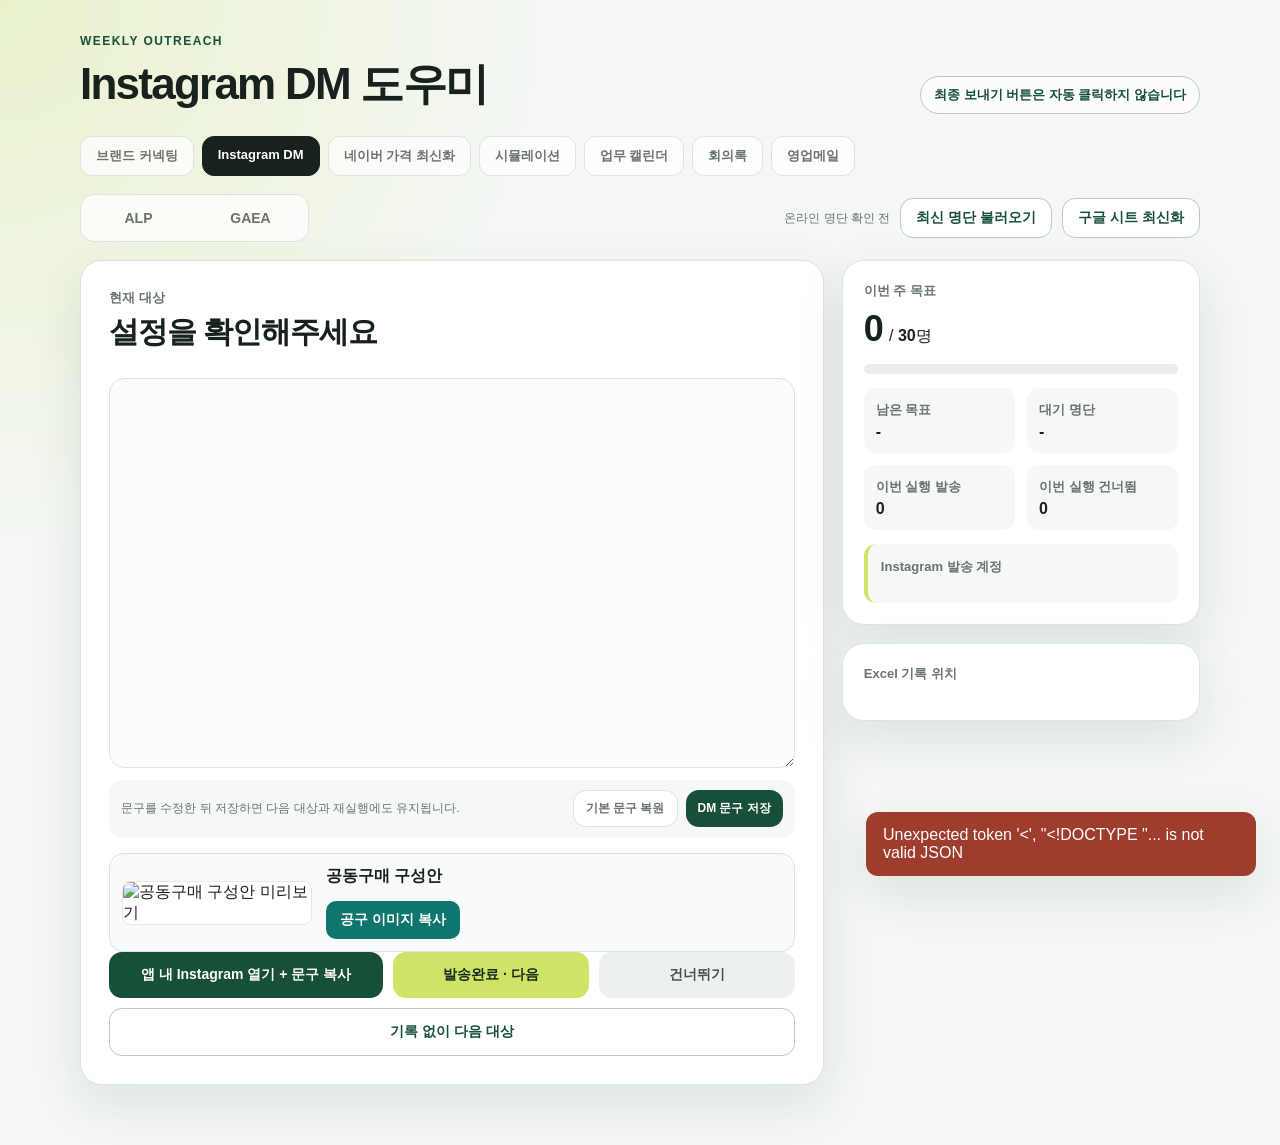
==== index.html @ de0c03b9 "Make Instagram DM templates freely editable" ====
<!doctype html>
<html lang="ko">
<head>
  <meta charset="utf-8">
  <meta name="viewport" content="width=device-width, initial-scale=1">
  <title>Instagram DM 도우미</title>
  <style>
    :root {
      --ink: #17211d;
      --muted: #68746e;
      --paper: #f4f7f4;
      --card: #ffffff;
      --green: #174f39;
      --lime: #cde466;
      --line: #dce4df;
      --orange: #d86b35;
      --shadow: 0 18px 50px rgba(18, 54, 40, .10);
    }
    * { box-sizing: border-box; }
    body {
      margin: 0;
      color: var(--ink);
      background:
        radial-gradient(circle at top left, rgba(205, 228, 102, .28), transparent 34rem),
        var(--paper);
      font-family: "Segoe UI", "Malgun Gothic", sans-serif;
    }
    body[data-brand="gaia"] {
      --green: #4d5a24;
      --lime: #d8c56a;
      --paper: #f7f5ec;
      --line: #e3dfca;
      --shadow: 0 18px 50px rgba(77, 90, 36, .11);
    }
    main { width: min(1120px, calc(100% - 40px)); margin: 34px auto 60px; }
    header {
      display: flex; align-items: end; justify-content: space-between; gap: 24px;
      margin-bottom: 22px;
    }
    .eyebrow { color: var(--green); font-weight: 800; letter-spacing: .12em; font-size: 12px; }
    h1 { margin: 7px 0 0; font-size: clamp(28px, 4vw, 44px); letter-spacing: -.04em; }
    .safe {
      border: 1px solid #b7c9bf; border-radius: 999px; padding: 9px 13px;
      background: rgba(255,255,255,.7); color: var(--green); font-size: 13px; font-weight: 700;
    }
    .brand-switch {
      display: inline-flex; gap: 7px; padding: 5px; margin-bottom: 18px;
      background: rgba(255,255,255,.78); border: 1px solid var(--line); border-radius: 14px;
    }
    .brand-switch button {
      min-width: 105px; padding: 10px 18px; color: var(--muted); background: transparent;
    }
    .brand-switch button.active { color: white; background: var(--green); }
    .dm-toolbar {
      display: flex; align-items: center; justify-content: space-between; gap: 14px;
      margin-bottom: 18px;
    }
    .dm-toolbar .brand-switch { margin-bottom: 0; }
    .reference-card {
      display: flex;
      align-items: center;
      gap: 14px;
      margin-top: 12px;
      padding: 12px;
      border: 1px solid #d9e2ea;
      border-radius: 14px;
      background: #f8fafc;
    }
    .reference-card img {
      width: 190px;
      max-height: 94px;
      object-fit: contain;
      border-radius: 8px;
      background: white;
      border: 1px solid #e5e7eb;
    }
    .reference-card .reference-info { flex: 1; min-width: 0; }
    .reference-card .reference-name {
      display: block;
      margin: 4px 0 10px;
      color: #475569;
      font-size: 12px;
      overflow: hidden;
      text-overflow: ellipsis;
      white-space: nowrap;
    }
    .reference-card button {
      border: 0;
      border-radius: 10px;
      padding: 10px 14px;
      background: #0f766e;
      color: white;
      font-weight: 800;
      cursor: pointer;
    }
    .sync-group { display: flex; align-items: center; gap: 10px; }
    .sync-button {
      padding: 10px 15px; color: var(--green); background: white;
      border: 1px solid #b9cbc1;
    }
    .sync-status { color: var(--muted); font-size: 12px; }
    .master-nav { display: flex; gap: 8px; margin: 0 0 18px; }
    .master-nav a {
      padding: 10px 15px; border: 1px solid var(--line); border-radius: 12px;
      color: var(--muted); background: rgba(255,255,255,.72); text-decoration: none;
      font-size: 13px; font-weight: 800;
    }
    .master-nav a.active { color: white; background: var(--ink); border-color: var(--ink); }
    .account-box {
      margin-top: 12px; padding: 13px; border-radius: 12px; background: #f5f8f6;
      border-left: 4px solid var(--lime);
    }
    .grid { display: grid; grid-template-columns: 1.35fr .65fr; gap: 18px; }
    .card {
      background: var(--card); border: 1px solid var(--line); border-radius: 22px;
      box-shadow: var(--shadow);
    }
    .main-card { padding: 28px; }
    .side { display: grid; gap: 18px; align-content: start; }
    .stats { padding: 21px; }
    .label { color: var(--muted); font-size: 13px; font-weight: 700; }
    .target-row { display: flex; justify-content: space-between; align-items: center; gap: 18px; }
    .handle { font-size: 30px; font-weight: 850; letter-spacing: -.035em; margin: 5px 0; word-break: break-all; }
    .position { color: var(--muted); font-size: 14px; white-space: nowrap; }
    textarea {
      margin: 20px 0 8px; width: 100%; min-height: 390px; resize: vertical;
      border: 1px solid var(--line); border-radius: 15px; background: #fbfcfb;
      padding: 18px; font: 15px/1.62 "Segoe UI", "Malgun Gothic", sans-serif; color: var(--ink);
    }
    textarea.dirty { border-color: var(--lime); box-shadow: 0 0 0 3px rgba(205, 228, 102, .2); }
    .message-editor-bar {
      display: flex; align-items: center; justify-content: space-between; gap: 12px;
      margin-bottom: 16px; padding: 10px 12px; border-radius: 12px;
      background: #f5f8f6; color: var(--muted); font-size: 12px;
    }
    .message-editor-actions { display: flex; gap: 8px; flex-shrink: 0; }
    .message-editor-actions button { padding: 9px 12px; font-size: 12px; }
    .message-save { color: white; background: var(--green); }
    .message-reset { color: var(--muted); background: white; border: 1px solid var(--line); }
    .actions { display: grid; grid-template-columns: 1.4fr 1fr 1fr; gap: 10px; }
    button {
      border: 0; border-radius: 13px; padding: 14px 16px; cursor: pointer;
      font-weight: 800; font-size: 14px; transition: transform .12s, opacity .12s;
    }
    button:hover { transform: translateY(-1px); }
    button:disabled { cursor: not-allowed; opacity: .45; transform: none; }
    .primary { background: var(--green); color: white; }
    .sent { background: var(--lime); color: #1a291e; }
    .skip { background: #edf1ee; color: #435149; }
    .secondary { width: 100%; margin-top: 10px; background: white; color: var(--green); border: 1px solid #b9cbc1; }
    .kpi { display: flex; align-items: baseline; gap: 7px; margin-top: 8px; }
    .kpi strong { font-size: 36px; letter-spacing: -.05em; }
    .progress { height: 10px; border-radius: 99px; background: #e9eeeb; overflow: hidden; margin: 14px 0 8px; }
    .progress > div { height: 100%; background: var(--lime); width: 0; transition: width .25s; }
    .meta { display: grid; grid-template-columns: 1fr 1fr; gap: 12px; margin-top: 14px; }
    .meta div { background: #f5f8f6; padding: 12px; border-radius: 12px; }
    .meta b { display: block; margin-top: 4px; }
    .note { margin-top: 14px; color: var(--muted); font-size: 12px; line-height: 1.5; }
    .toast {
      position: fixed; right: 24px; bottom: 24px; max-width: 390px; padding: 14px 17px;
      color: white; background: var(--green); border-radius: 12px; box-shadow: var(--shadow);
      opacity: 0; transform: translateY(12px); pointer-events: none; transition: .2s;
    }
    .toast.show { opacity: 1; transform: translateY(0); }
    .toast.error { background: #9e3d2e; }
    @media (max-width: 820px) {
      .grid { grid-template-columns: 1fr; }
      header { align-items: start; flex-direction: column; }
      .actions { grid-template-columns: 1fr; }
      .dm-toolbar { align-items: stretch; flex-direction: column; }
      .sync-group { justify-content: space-between; }
      .message-editor-bar { align-items: stretch; flex-direction: column; }
    }
  </style>
  <link rel="stylesheet" href="/theme-meeting.css">
</head>
<body class="page-dm">
  <main>
    <header>
      <div>
        <div id="eyebrow" class="eyebrow">WEEKLY OUTREACH</div>
        <h1>Instagram DM 도우미</h1>
      </div>
      <div class="safe">최종 보내기 버튼은 자동 클릭하지 않습니다</div>
    </header>
    <nav class="master-nav" aria-label="업무 메뉴">
      <a href="/brand-connecting">브랜드 커넥팅</a>
      <a class="active" href="/">Instagram DM</a>
      <a href="/prices">네이버 가격 최신화</a>
      <a href="/simulation">시뮬레이션</a>
      <a href="/calendar">업무 캘린더</a>
      <a href="/meetings">회의록</a>
      <a href="/sales-email">영업메일</a>
    </nav>
    <div class="dm-toolbar">
      <div class="brand-switch" aria-label="브랜드 선택">
        <button type="button" data-brand="alp">ALP</button>
        <button type="button" data-brand="gaia">GAEA</button>
      </div>
      <div class="sync-group">
        <span id="syncStatus" class="sync-status">온라인 명단 확인 전</span>
        <button id="refreshDm" type="button" class="sync-button">최신 명단 불러오기</button>
        <button id="pushDm" type="button" class="sync-button">구글 시트 최신화</button>
      </div>
    </div>

    <div class="grid">
      <section class="card main-card">
        <div class="target-row">
          <div>
            <div class="label">현재 대상</div>
            <div id="handle" class="handle">불러오는 중…</div>
          </div>
          <div id="position" class="position"></div>
        </div>
        <textarea id="message" aria-label="DM 문구"></textarea>
        <div class="message-editor-bar">
          <span id="messageSaveStatus">문구를 수정한 뒤 저장하면 다음 대상과 재실행에도 유지됩니다.</span>
          <div class="message-editor-actions">
            <button id="resetMessage" type="button" class="message-reset">기본 문구 복원</button>
            <button id="saveMessage" type="button" class="message-save">DM 문구 저장</button>
          </div>
        </div>
        <div id="referenceCard" class="reference-card">
          <img id="referenceImage" alt="공동구매 구성안 미리보기">
          <div class="reference-info">
            <b id="referenceTitle">공동구매 구성안</b>
            <span id="referenceName" class="reference-name"></span>
            <button id="copyImage" type="button">공구 이미지 복사</button>
          </div>
        </div>
        <div class="actions">
          <button id="prepare" class="primary">앱 내 Instagram 열기 + 문구 복사</button>
          <button id="sent" class="sent">발송완료 · 다음</button>
          <button id="skip" class="skip">건너뛰기</button>
        </div>
        <button id="next" class="secondary">기록 없이 다음 대상</button>
      </section>

      <aside class="side">
        <section class="card stats">
          <div id="goalLabel" class="label">이번 주 목표</div>
          <div class="kpi"><strong id="weeklySent">0</strong><span>/ <b id="goal">30</b>명</span></div>
          <div class="progress"><div id="bar"></div></div>
          <div id="week" class="note"></div>
          <div class="meta">
            <div><span class="label">남은 목표</span><b id="remaining">-</b></div>
            <div><span class="label">대기 명단</span><b id="pending">-</b></div>
            <div><span class="label">이번 실행 발송</span><b id="sessionSent">0</b></div>
            <div><span class="label">이번 실행 건너뜀</span><b id="sessionSkipped">0</b></div>
          </div>
          <div id="exclusion" class="note"></div>
          <div class="account-box">
            <span class="label">Instagram 발송 계정</span>
            <b id="expectedAccount"></b>
            <div id="loginNote" class="note"></div>
          </div>
        </section>
        <section class="card stats">
          <div class="label">Excel 기록 위치</div>
          <p><b id="sheet"></b></p>
          <div id="recordingNote" class="note"></div>
        </section>
      </aside>
    </div>
  </main>
  <div id="toast" class="toast"></div>

  <script>
    let dashboard = null;
    let index = 0;
    let currentBrand = localStorage.getItem("dmBrand") || "alp";
    let dashboardRequestId = 0;
    const messageDrafts = {};
    const instagramWorkspaceName = "instagram_dm_workspace";
    let instagramTab = null;

    const $ = (id) => document.getElementById(id);
    const buttons = ["prepare", "sent", "skip", "next", "copyImage"].map($);

    function toast(message, isError = false) {
      const el = $("toast");
      el.textContent = message;
      el.className = "toast show" + (isError ? " error" : "");
      setTimeout(() => { el.className = "toast"; }, 3000);
    }

    function current() {
      return dashboard?.targets?.[index] || null;
    }

    function templateForCurrentBrand() {
      return Object.prototype.hasOwnProperty.call(messageDrafts, currentBrand)
        ? messageDrafts[currentBrand]
        : (dashboard?.editable_message_template || "");
    }

    function renderTemplate(template, instagramId) {
      return String(template || "").replaceAll("{instagram_id}", instagramId || "");
    }

    function editedMessageToTemplate(message, instagramId) {
      const value = String(message || "");
      if (!instagramId || value.includes("{instagram_id}")) return value;
      return value.replace(instagramId, "{instagram_id}");
    }

    function syncMessageEditorState() {
      const dirty = Object.prototype.hasOwnProperty.call(messageDrafts, currentBrand);
      $("message").classList.toggle("dirty", dirty);
      $("messageSaveStatus").textContent = dirty
        ? "저장하지 않은 변경사항이 있습니다. 대상이나 브랜드를 바꿔도 초안은 유지됩니다."
        : "저장됨 · 다음 대상과 앱 재실행에도 같은 문구가 적용됩니다.";
      $("saveMessage").disabled = !dirty;
    }

    function render() {
      const target = current();
      const hasTarget = Boolean(target);
      $("prepare").disabled = !hasTarget || !dashboard.message_ready;
      $("sent").disabled = !hasTarget || !dashboard.message_ready;
      $("skip").disabled = !hasTarget;
      $("next").disabled = !hasTarget;
      document.body.dataset.brand = dashboard.theme;
      document.querySelectorAll(".brand-switch [data-brand]").forEach((button) => {
        button.classList.toggle("active", button.dataset.brand === currentBrand);
      });
      $("eyebrow").textContent = dashboard.eyebrow;
      $("handle").textContent = hasTarget ? `@${target.instagram_id}` : "대기 대상이 없습니다";
      $("message").value = hasTarget
        ? renderTemplate(templateForCurrentBrand(), target.instagram_id)
        : renderTemplate(templateForCurrentBrand(), "");
      syncMessageEditorState();
      const hasReferenceImage = Boolean(dashboard.reference_image_url);
      $("referenceCard").style.display = hasReferenceImage ? "flex" : "none";
      $("referenceImage").src = hasReferenceImage ? dashboard.reference_image_url : "";
      $("referenceTitle").textContent = `${dashboard.brand_name} 공동구매 구성안`;
      $("referenceName").textContent = dashboard.reference_image_name || "";
      $("copyImage").disabled = !hasReferenceImage;
      $("position").textContent = hasTarget ? `${index + 1} / ${dashboard.targets.length}` : "";
      $("goalLabel").textContent = `이번 주 ${dashboard.brand_name} 목표`;
      $("weeklySent").textContent = dashboard.weekly_sent;
      $("goal").textContent = dashboard.goal;
      $("remaining").textContent = `${dashboard.remaining_to_goal}명`;
      $("pending").textContent = `${dashboard.pending_count}명`;
      $("sessionSent").textContent = dashboard.session_sent;
      $("sessionSkipped").textContent = dashboard.session_skipped;
      $("week").textContent = dashboard.week;
      $("exclusion").textContent = dashboard.excluded_topics.length
        ? `자동 제외: ${dashboard.excluded_topics.join(", ")} (${dashboard.excluded_topic_count}명)`
        : "자동 제외 없음 · 모든 활동주제 대상";
      $("expectedAccount").textContent = dashboard.expected_account;
      $("loginNote").textContent = dashboard.login_note;
      $("sheet").textContent = dashboard.sheet;
      $("recordingNote").textContent =
        `발송완료 시 '${dashboard.recording.sent_date_column}' 열에 오늘 날짜를 기록하고, ` +
        `${dashboard.recording.summary_range}에 날짜와 COUNTIFS 수식을 자동 추가합니다. ` +
        "건너뛰기는 로컬 기록에 저장하며, 작업용 Excel 파일은 닫아둔 상태에서 사용하세요.";
      const sync = dashboard.dm_sync || {};
      $("syncStatus").textContent = sync.message || "온라인 명단 확인 전";
      $("bar").style.width = `${Math.min(100, dashboard.weekly_sent / dashboard.goal * 100)}%`;
    }

    async function loadDashboard(preserveIndex = false, forceSync = false) {
      const requestId = ++dashboardRequestId;
      const requestedBrand = currentBrand;
      const response = await fetch(
        `/api/dashboard?brand=${requestedBrand}&force_sync=${forceSync ? "1" : "0"}`,
        { cache: "no-store" }
      );
      const data = await response.json();
      if (!response.ok) throw new Error(data.error || "명단을 불러오지 못했습니다.");
      if (requestId !== dashboardRequestId || requestedBrand !== currentBrand) return;
      dashboard = data;
      if (!preserveIndex) index = 0;
      if (index >= dashboard.targets.length) index = Math.max(0, dashboard.targets.length - 1);
      render();
    }

    async function saveMessageTemplate(action = "save") {
      const target = current();
      let template = templateForCurrentBrand();
      if (action === "save") {
        template = editedMessageToTemplate(
          $("message").value,
          target?.instagram_id || ""
        );
      }
      $("saveMessage").disabled = true;
      $("resetMessage").disabled = true;
      try {
        const response = await fetch("/api/dm/template", {
          method: "POST",
          headers: { "Content-Type": "application/json" },
          body: JSON.stringify({ brand: currentBrand, action, template })
        });
        const result = await response.json();
        if (!response.ok) throw new Error(result.error || "DM 문구를 저장하지 못했습니다.");
        dashboard.editable_message_template = result.template;
        dashboard.message_ready = true;
        delete messageDrafts[currentBrand];
        render();
        toast(action === "reset"
          ? `${dashboard.brand_name} 기본 DM 문구로 복원했습니다.`
          : `${dashboard.brand_name} DM 문구를 저장했습니다.`);
      } catch (error) {
        toast(error.message, true);
        syncMessageEditorState();
      } finally {
        $("resetMessage").disabled = false;
      }
    }

    async function openInstagramWorkspace(profileUrl) {
      try {
        if (instagramTab && !instagramTab.closed) {
          instagramTab.location.href = profileUrl;
          instagramTab.focus();
          return { status: "completed", mode: "reused" };
        }
      } catch (error) {
        instagramTab = null;
      }
      instagramTab = window.open(profileUrl, instagramWorkspaceName);
      if (!instagramTab) {
        throw new Error("앱 내 Instagram 탭을 열 수 없습니다.");
      }
      instagramTab.focus();
      return { status: "completed", mode: "opened" };
    }

    async function prepare(automatic = false) {
      const target = current();
      if (!target) return;
      if (!dashboard.message_ready) {
        toast("가이아 DM 문구를 먼저 설정해주세요.", true);
        return;
      }
      const editedMessage = $("message").value;
      try {
        await navigator.clipboard.writeText(editedMessage);
      } catch (error) {
        $("message").focus();
        $("message").select();
        document.execCommand("copy");
      }
      try {
        const opened = await openInstagramWorkspace(target.profile_url);
        toast(opened.mode === "reused"
          ? "기존 앱 내 Instagram 탭을 다음 대상 페이지로 바꾸고 문구를 복사했습니다."
          : "앱 안에 Instagram 탭을 열고 문구를 복사했습니다.");
      } catch (error) {
        toast(error.message, true);
      }
    }

    async function copyReferenceImage() {
      if (!dashboard?.reference_image_url) {
        toast("공동구매 구성안 이미지가 없습니다.", true);
        return;
      }
      try {
        const response = await fetch(dashboard.reference_image_url, { cache: "no-store" });
        if (!response.ok) throw new Error("공동구매 구성안 이미지를 불러오지 못했습니다.");
        const blob = await response.blob();
        if (!navigator.clipboard?.write || typeof ClipboardItem === "undefined") {
          throw new Error("이 브라우저에서는 이미지 복사를 지원하지 않습니다.");
        }
        await navigator.clipboard.write([
          new ClipboardItem({ "image/png": blob })
        ]);
        toast(`${dashboard.brand_name} 공구 이미지를 복사했습니다. Instagram DM에 붙여넣으세요.`);
      } catch (error) {
        toast(error.message, true);
      }
    }

    async function record(action) {
      const target = current();
      if (!target) return;
      buttons.forEach((button) => button.disabled = true);
      try {
        const response = await fetch("/api/target", {
          method: "POST",
          headers: { "Content-Type": "application/json" },
          body: JSON.stringify({ brand: currentBrand, row: target.row, action })
        });
        const data = await response.json();
        if (!response.ok) throw new Error(data.error || "Excel 기록에 실패했습니다.");
        if (action === "sent" && data.drive_sync?.status !== "completed") {
          toast(data.drive_sync?.message || "로컬 기록은 저장했지만 Drive 원본 최신화가 필요합니다.", true);
        } else {
          toast(action === "sent" ? "발송 완료 · Drive 원본까지 최신화했습니다." : "건너뜀으로 기록했습니다.");
        }
        await loadDashboard(false);
        if (action === "sent" && dashboard.message_ready && current()) {
          await prepare(true);
        }
      } catch (error) {
        toast(error.message, true);
        render();
      }
    }

    $("prepare").addEventListener("click", () => prepare(false));
    $("message").addEventListener("input", () => {
      const target = current();
      messageDrafts[currentBrand] = editedMessageToTemplate(
        $("message").value,
        target?.instagram_id || ""
      );
      syncMessageEditorState();
    });
    $("saveMessage").addEventListener("click", () => saveMessageTemplate("save"));
    $("resetMessage").addEventListener("click", () => {
      if (confirm(`${dashboard?.brand_name || ""} DM 문구를 기본값으로 복원할까요?`)) {
        saveMessageTemplate("reset");
      }
    });
    $("copyImage").addEventListener("click", copyReferenceImage);
    $("sent").addEventListener("click", () => record("sent"));
    $("skip").addEventListener("click", () => record("skip"));
    $("next").addEventListener("click", () => {
      if (!dashboard?.targets?.length) return;
      index = (index + 1) % dashboard.targets.length;
      render();
    });
    $("refreshDm").addEventListener("click", async () => {
      const button = $("refreshDm");
      button.disabled = true;
      $("syncStatus").textContent = "온라인 최신 명단 확인 중…";
      try {
        await loadDashboard(false, true);
        toast(dashboard?.dm_sync?.message || "최신 명단을 불러왔습니다.");
      } catch (error) {
        toast(error.message, true);
      } finally {
        button.disabled = false;
      }
    });
    $("pushDm").addEventListener("click", async () => {
      const button = $("pushDm");
      button.disabled = true;
      $("syncStatus").textContent = "발송 기록을 Google Drive 원본에 반영 중…";
      try {
        const response = await fetch("/api/dm/sync-drive", {
          method: "POST",
          headers: { "Content-Type": "application/json" },
          body: "{}"
        });
        const result = await response.json();
        if (!response.ok || result.status !== "completed") {
          throw new Error(result.message || "Google Drive 원본 최신화에 실패했습니다.");
        }
        $("syncStatus").textContent = result.message;
        toast(result.message);
      } catch (error) {
        $("syncStatus").textContent = error.message;
        toast(error.message, true);
      } finally {
        button.disabled = false;
      }
    });
    document.querySelectorAll(".brand-switch [data-brand]").forEach((button) => {
      button.addEventListener("click", async () => {
        currentBrand = button.dataset.brand;
        localStorage.setItem("dmBrand", currentBrand);
        index = 0;
        try {
          await loadDashboard(false);
        } catch (error) {
          toast(error.message, true);
        }
      });
    });

    loadDashboard().catch((error) => {
      toast(error.message, true);
      $("handle").textContent = "설정을 확인해주세요";
    });
  </script>
</body>
</html>
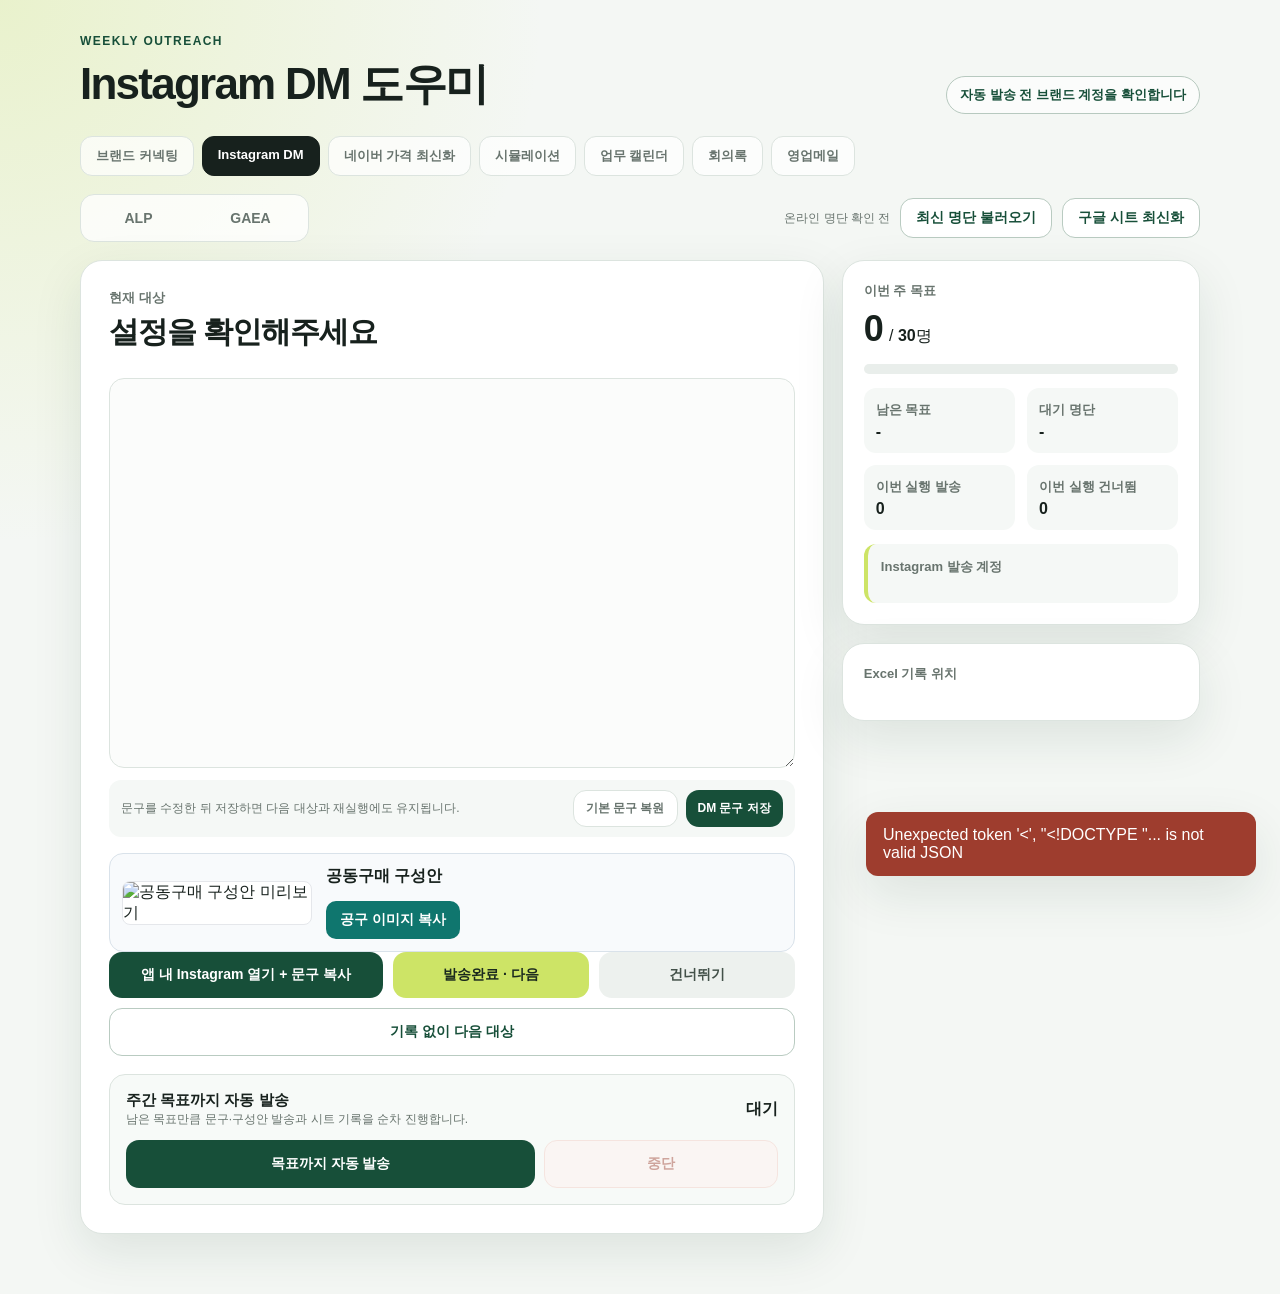
==== commit 20eb5695: "Add weekly-goal Instagram DM automation" ====
--- a/index.html
+++ b/index.html
@@ -148,6 +148,21 @@
     .sent { background: var(--lime); color: #1a291e; }
     .skip { background: #edf1ee; color: #435149; }
     .secondary { width: 100%; margin-top: 10px; background: white; color: var(--green); border: 1px solid #b9cbc1; }
+    .auto-control {
+      margin-top: 18px; padding: 16px; border: 1px solid var(--line);
+      border-radius: 16px; background: #f7faf8;
+    }
+    .auto-head {
+      display: flex; align-items: center; justify-content: space-between; gap: 12px;
+    }
+    .auto-title { font-size: 15px; font-weight: 850; }
+    .auto-actions { display: grid; grid-template-columns: 1.4fr .8fr; gap: 9px; margin-top: 12px; }
+    .auto-start { color: white; background: var(--green); }
+    .auto-stop { color: #9e3d2e; background: #fff0ed; border: 1px solid #f3cbc3; }
+    .auto-progress { margin-top: 12px; }
+    .auto-progress .progress { margin: 7px 0; }
+    .auto-detail { color: var(--muted); font-size: 12px; line-height: 1.5; }
+    .auto-error { color: #9e3d2e; }
     .kpi { display: flex; align-items: baseline; gap: 7px; margin-top: 8px; }
     .kpi strong { font-size: 36px; letter-spacing: -.05em; }
     .progress { height: 10px; border-radius: 99px; background: #e9eeeb; overflow: hidden; margin: 14px 0 8px; }
@@ -181,7 +196,7 @@
         <div id="eyebrow" class="eyebrow">WEEKLY OUTREACH</div>
         <h1>Instagram DM 도우미</h1>
       </div>
-      <div class="safe">최종 보내기 버튼은 자동 클릭하지 않습니다</div>
+      <div class="safe">자동 발송 전 브랜드 계정을 확인합니다</div>
     </header>
     <nav class="master-nav" aria-label="업무 메뉴">
       <a href="/brand-connecting">브랜드 커넥팅</a>
@@ -235,6 +250,24 @@
           <button id="skip" class="skip">건너뛰기</button>
         </div>
         <button id="next" class="secondary">기록 없이 다음 대상</button>
+        <section class="auto-control" aria-label="목표 자동 발송">
+          <div class="auto-head">
+            <div>
+              <div class="auto-title">주간 목표까지 자동 발송</div>
+              <div class="auto-detail">남은 목표만큼 문구·구성안 발송과 시트 기록을 순차 진행합니다.</div>
+            </div>
+            <b id="autoBadge">대기</b>
+          </div>
+          <div class="auto-actions">
+            <button id="autoStart" type="button" class="auto-start">목표까지 자동 발송</button>
+            <button id="autoStop" type="button" class="auto-stop" disabled>중단</button>
+          </div>
+          <div id="autoProgress" class="auto-progress" hidden>
+            <div class="progress"><div id="autoBar"></div></div>
+            <div id="autoMessage" class="auto-detail"></div>
+            <div id="autoError" class="auto-detail auto-error"></div>
+          </div>
+        </section>
       </section>
 
       <aside class="side">
@@ -274,6 +307,8 @@
     const messageDrafts = {};
     const instagramWorkspaceName = "instagram_dm_workspace";
     let instagramTab = null;
+    let autoState = null;
+    let lastAutoStatus = "";
 
     const $ = (id) => document.getElementById(id);
     const buttons = ["prepare", "sent", "skip", "next", "copyImage"].map($);
@@ -359,6 +394,107 @@
       const sync = dashboard.dm_sync || {};
       $("syncStatus").textContent = sync.message || "온라인 명단 확인 전";
       $("bar").style.width = `${Math.min(100, dashboard.weekly_sent / dashboard.goal * 100)}%`;
+      renderAutoState();
+    }
+
+    function autoIsRunning() {
+      return ["queued", "running", "stopping", "login_required", "account_required"]
+        .includes(autoState?.status);
+    }
+
+    function renderAutoState() {
+      if (!dashboard) return;
+      const state = autoState || { status: "idle", completed: 0, requested: 0 };
+      const running = autoIsRunning();
+      const waitingForAccount = ["login_required", "account_required"].includes(state.status);
+      const belongsToBrand = !state.brand || state.brand === currentBrand;
+      const goalDone = Number(dashboard.remaining_to_goal || 0) <= 0;
+      $("autoStart").disabled = goalDone || (running && !waitingForAccount);
+      $("autoStart").textContent = goalDone
+        ? "이번 주 목표 달성"
+        : (waitingForAccount ? "로그인·계정 확인 후 계속" : "목표까지 자동 발송");
+      $("autoStop").disabled = !running;
+      $("autoProgress").hidden = state.status === "idle";
+      const completed = Number(state.completed || 0);
+      const requested = Number(state.requested || 0);
+      $("autoBar").style.width = `${requested ? Math.min(100, completed / requested * 100) : 0}%`;
+      $("autoBadge").textContent = ({
+        idle: "대기",
+        queued: "준비 중",
+        running: "발송 중",
+        login_required: "로그인 필요",
+        account_required: "계정 전환 필요",
+        stopping: "중단 중",
+        stopped: "중단됨",
+        completed: "완료",
+        completed_with_errors: "일부 실패",
+        error: "오류"
+      })[state.status] || state.status || "대기";
+      $("autoMessage").textContent = belongsToBrand
+        ? `${state.message || ""}${requested ? ` · ${completed}/${requested}명` : ""}`
+        : `${state.expected_account || "다른 브랜드"} 자동 발송이 진행 중입니다.`;
+      $("autoError").textContent = state.last_error || "";
+      buttons.forEach((button) => {
+        if (running) button.disabled = true;
+      });
+      document.querySelectorAll(".brand-switch [data-brand]").forEach((button) => {
+        button.disabled = running;
+      });
+    }
+
+    async function fetchAutoStatus() {
+      try {
+        const response = await fetch("/api/dm/auto/status", { cache: "no-store" });
+        const nextState = await response.json();
+        if (!response.ok) throw new Error(nextState.error || "자동 발송 상태를 확인하지 못했습니다.");
+        const previousStatus = lastAutoStatus;
+        autoState = nextState;
+        lastAutoStatus = nextState.status || "";
+        renderAutoState();
+        if (
+          previousStatus &&
+          ["queued", "running", "stopping", "login_required", "account_required"].includes(previousStatus) &&
+          ["stopped", "completed", "completed_with_errors", "error"].includes(nextState.status)
+        ) {
+          await loadDashboard(false);
+        }
+      } catch (error) {
+        $("autoError").textContent = error.message;
+      }
+    }
+
+    async function postAuto(path, payload = {}) {
+      const response = await fetch(path, {
+        method: "POST",
+        headers: { "Content-Type": "application/json" },
+        body: JSON.stringify(payload)
+      });
+      const result = await response.json();
+      if (!response.ok) throw new Error(result.error || "자동 발송 요청에 실패했습니다.");
+      autoState = result;
+      lastAutoStatus = result.status || "";
+      renderAutoState();
+      return result;
+    }
+
+    async function startOrResumeAuto() {
+      try {
+        if (["login_required", "account_required"].includes(autoState?.status)) {
+          await postAuto("/api/dm/auto/resume");
+          return;
+        }
+        if (!dashboard || dashboard.remaining_to_goal <= 0) {
+          throw new Error("이번 주 목표를 이미 달성했습니다.");
+        }
+        const confirmed = confirm(
+          `${dashboard.expected_account} 계정으로 남은 ${dashboard.remaining_to_goal}명에게 ` +
+          "DM 문구와 구성안 이미지를 자동 발송하고 시트에 기록할까요?"
+        );
+        if (!confirmed) return;
+        await postAuto("/api/dm/auto/start", { brand: currentBrand });
+      } catch (error) {
+        toast(error.message, true);
+      }
     }
 
     async function loadDashboard(preserveIndex = false, forceSync = false) {
@@ -518,6 +654,14 @@
       }
     });
     $("copyImage").addEventListener("click", copyReferenceImage);
+    $("autoStart").addEventListener("click", startOrResumeAuto);
+    $("autoStop").addEventListener("click", async () => {
+      try {
+        await postAuto("/api/dm/auto/stop");
+      } catch (error) {
+        toast(error.message, true);
+      }
+    });
     $("sent").addEventListener("click", () => record("sent"));
     $("skip").addEventListener("click", () => record("skip"));
     $("next").addEventListener("click", () => {
@@ -578,6 +722,8 @@
       toast(error.message, true);
       $("handle").textContent = "설정을 확인해주세요";
     });
+    fetchAutoStatus();
+    setInterval(fetchAutoStatus, 1500);
   </script>
 </body>
 </html>
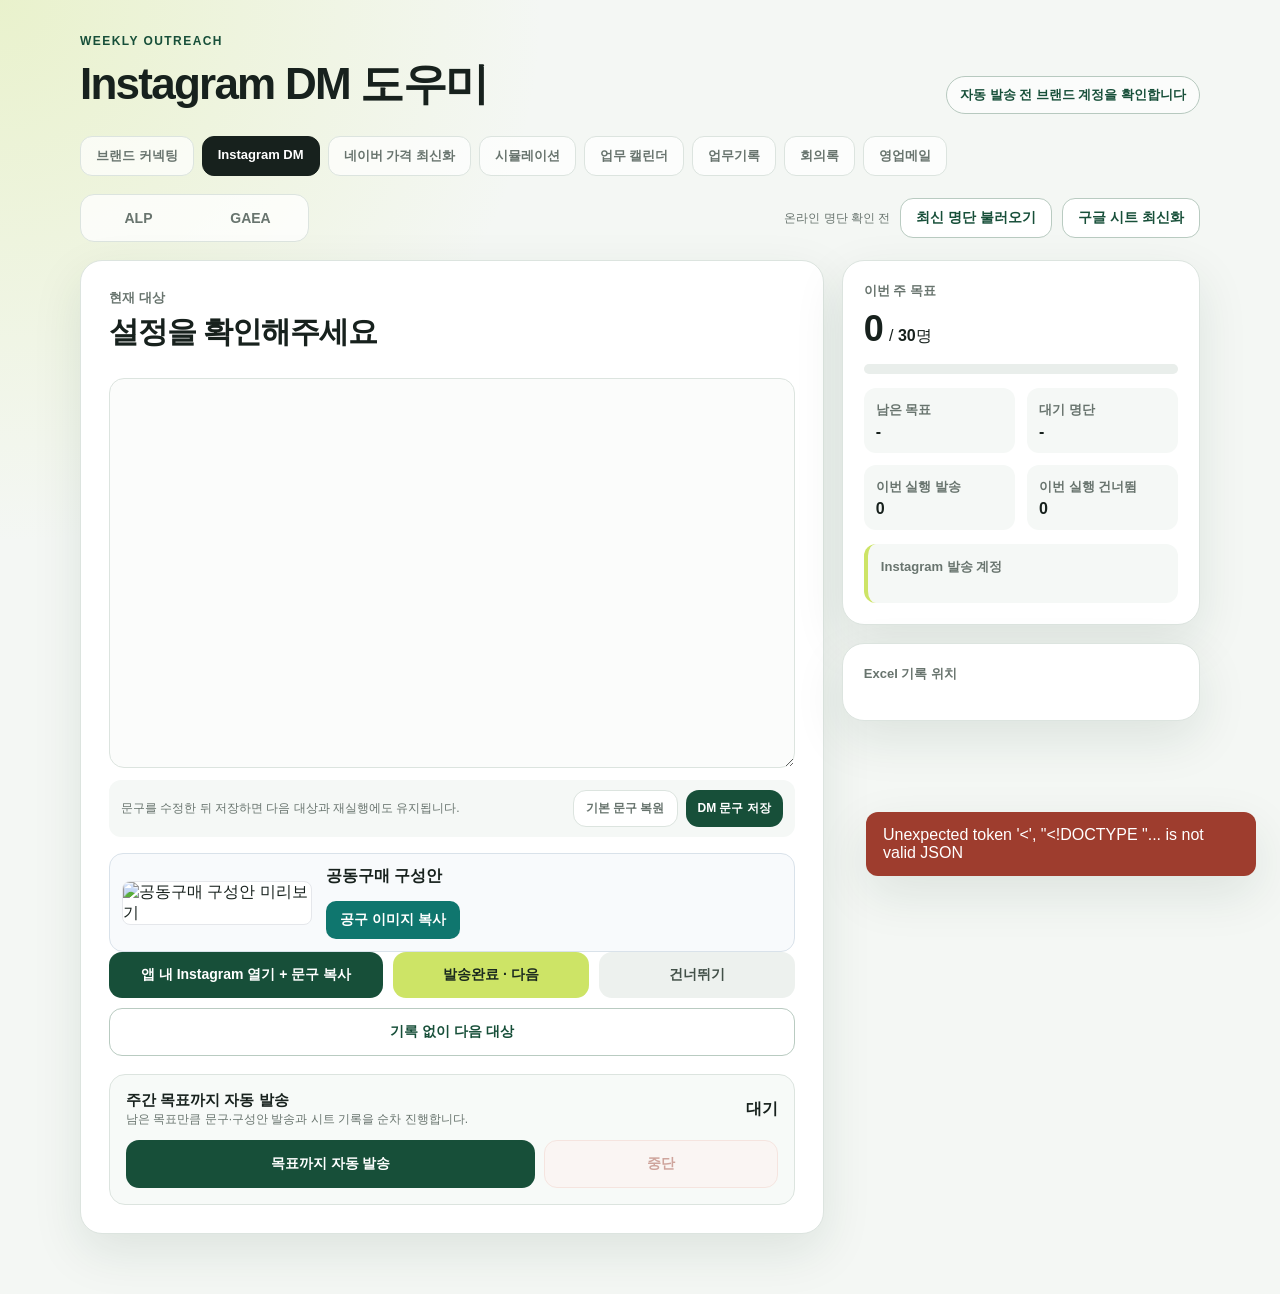
==== commit ec69c833: "Add weekly work log draft workspace" ====
--- a/index.html
+++ b/index.html
@@ -188,6 +188,7 @@
     }
   </style>
   <link rel="stylesheet" href="/theme-meeting.css">
+  <link rel="stylesheet" href="/glass-theme.css">
 </head>
 <body class="page-dm">
   <main>
@@ -204,6 +205,7 @@
       <a href="/prices">네이버 가격 최신화</a>
       <a href="/simulation">시뮬레이션</a>
       <a href="/calendar">업무 캘린더</a>
+      <a href="/work-log">업무기록</a>
       <a href="/meetings">회의록</a>
       <a href="/sales-email">영업메일</a>
     </nav>
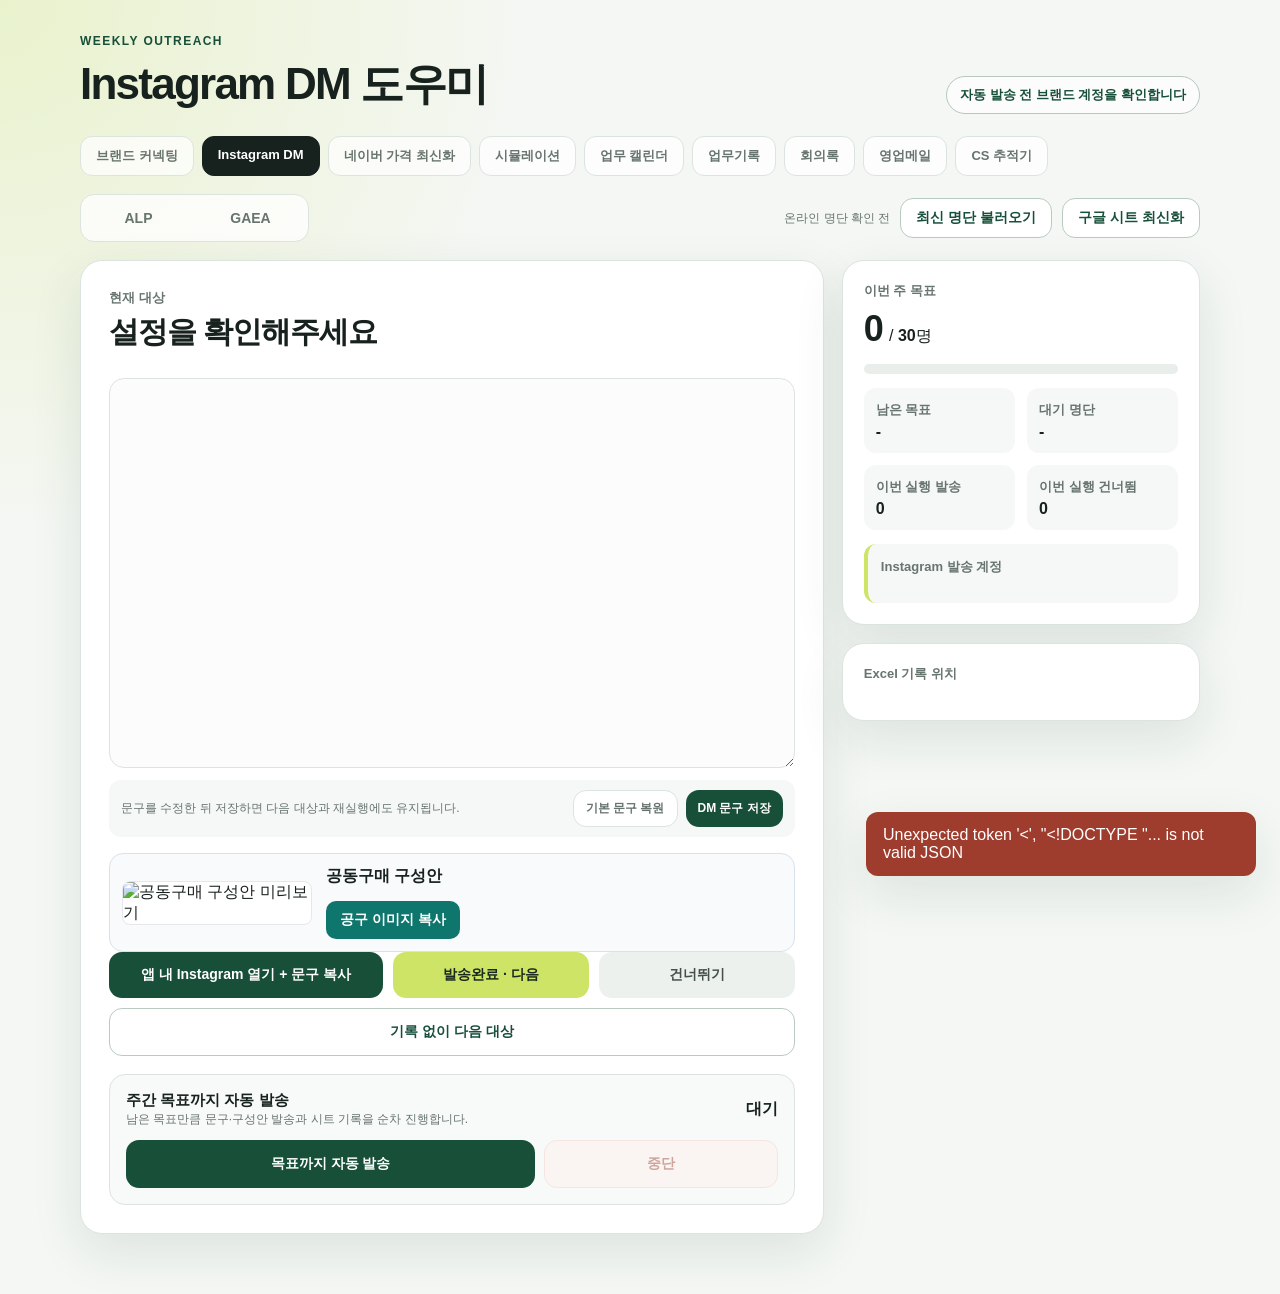
==== commit da81ec0b: "Add customer service case tracker" ====
--- a/index.html
+++ b/index.html
@@ -208,6 +208,7 @@
       <a href="/work-log">업무기록</a>
       <a href="/meetings">회의록</a>
       <a href="/sales-email">영업메일</a>
+      <a href="/cs-tracker">CS 추적기</a>
     </nav>
     <div class="dm-toolbar">
       <div class="brand-switch" aria-label="브랜드 선택">
@@ -218,6 +219,7 @@
         <span id="syncStatus" class="sync-status">온라인 명단 확인 전</span>
         <button id="refreshDm" type="button" class="sync-button">최신 명단 불러오기</button>
         <button id="pushDm" type="button" class="sync-button">구글 시트 최신화</button>
+        <button id="driveLogin" type="button" class="sync-button" hidden>Google 다시 로그인</button>
       </div>
     </div>
 
@@ -395,6 +397,7 @@
         "건너뛰기는 로컬 기록에 저장하며, 작업용 Excel 파일은 닫아둔 상태에서 사용하세요.";
       const sync = dashboard.dm_sync || {};
       $("syncStatus").textContent = sync.message || "온라인 명단 확인 전";
+      $("driveLogin").hidden = sync.status !== "login_required";
       $("bar").style.width = `${Math.min(100, dashboard.weekly_sent / dashboard.goal * 100)}%`;
       renderAutoState();
     }
@@ -707,6 +710,29 @@
         button.disabled = false;
       }
     });
+    $("driveLogin").addEventListener("click", async () => {
+      const button = $("driveLogin");
+      button.disabled = true;
+      $("syncStatus").textContent = "Google 로그인 창에서 연결을 완료해 주세요…";
+      try {
+        const response = await fetch("/api/dm/drive/login", {
+          method: "POST",
+          headers: { "Content-Type": "application/json" },
+          body: "{}"
+        });
+        const result = await response.json();
+        if (!response.ok || result.status !== "completed") {
+          throw new Error(result.message || "Google Drive 재연결에 실패했습니다.");
+        }
+        toast(result.message);
+        await loadDashboard(false, true);
+      } catch (error) {
+        $("syncStatus").textContent = error.message;
+        toast(error.message, true);
+      } finally {
+        button.disabled = false;
+      }
+    });
     document.querySelectorAll(".brand-switch [data-brand]").forEach((button) => {
       button.addEventListener("click", async () => {
         currentBrand = button.dataset.brand;
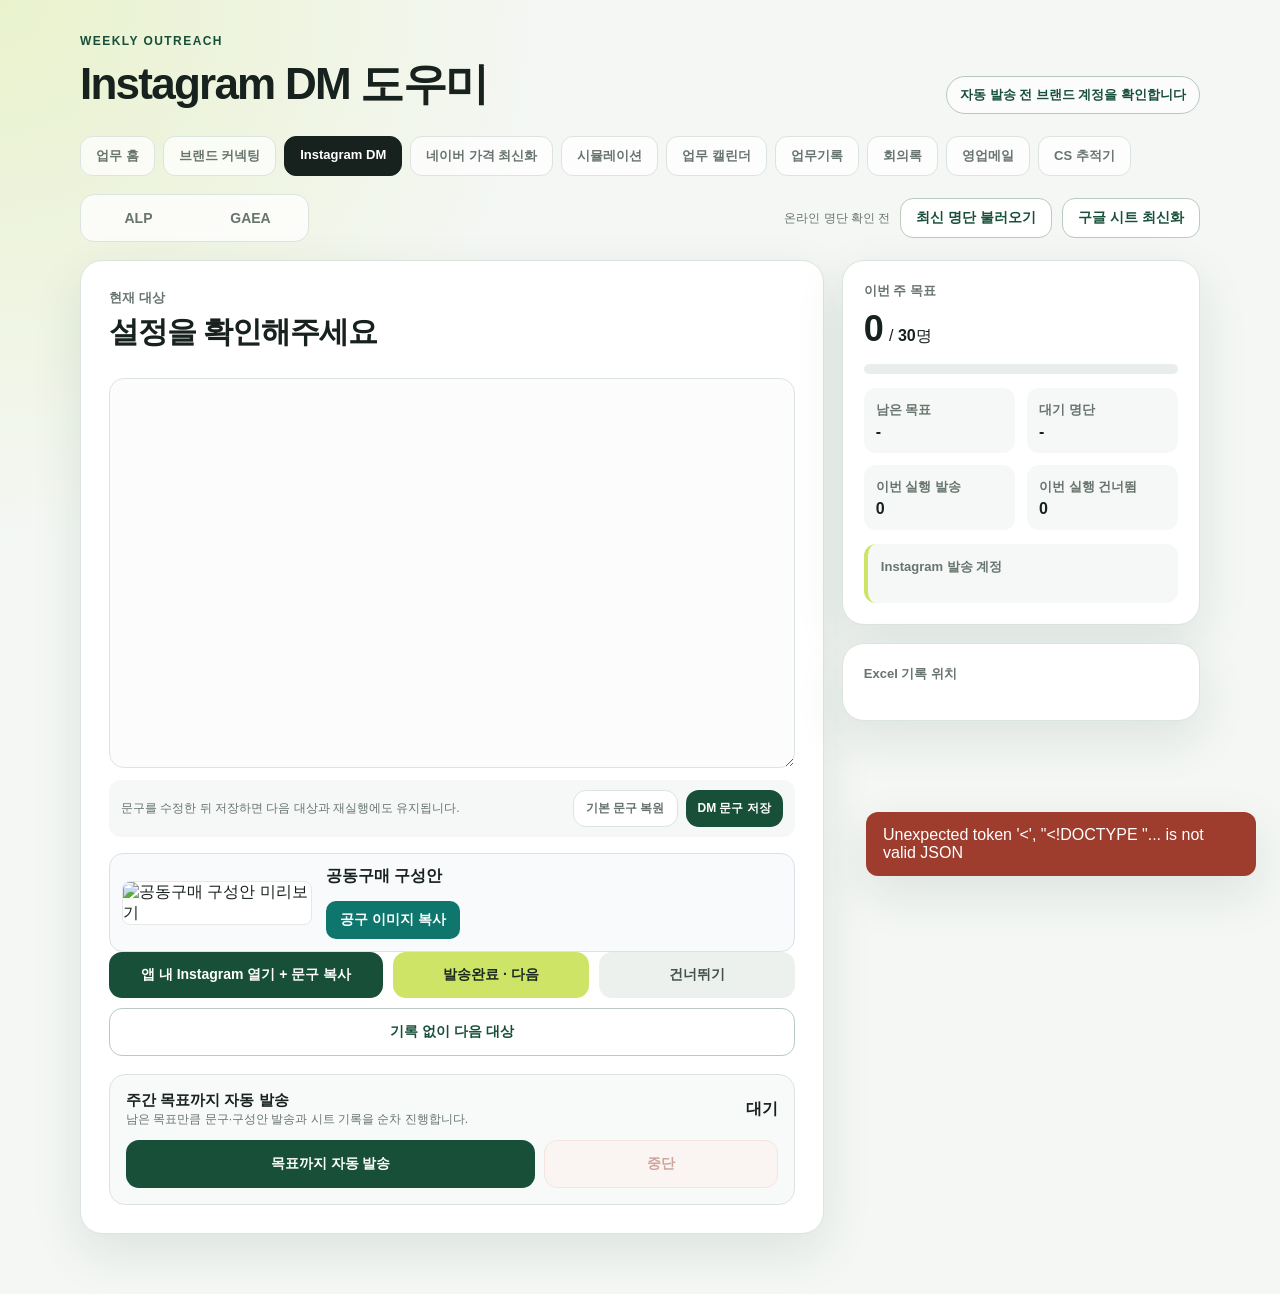
==== commit cc948113: "Add integrated work dashboard" ====
--- a/index.html
+++ b/index.html
@@ -200,6 +200,7 @@
       <div class="safe">자동 발송 전 브랜드 계정을 확인합니다</div>
     </header>
     <nav class="master-nav" aria-label="업무 메뉴">
+      <a href="/dashboard">업무 홈</a>
       <a href="/brand-connecting">브랜드 커넥팅</a>
       <a class="active" href="/">Instagram DM</a>
       <a href="/prices">네이버 가격 최신화</a>
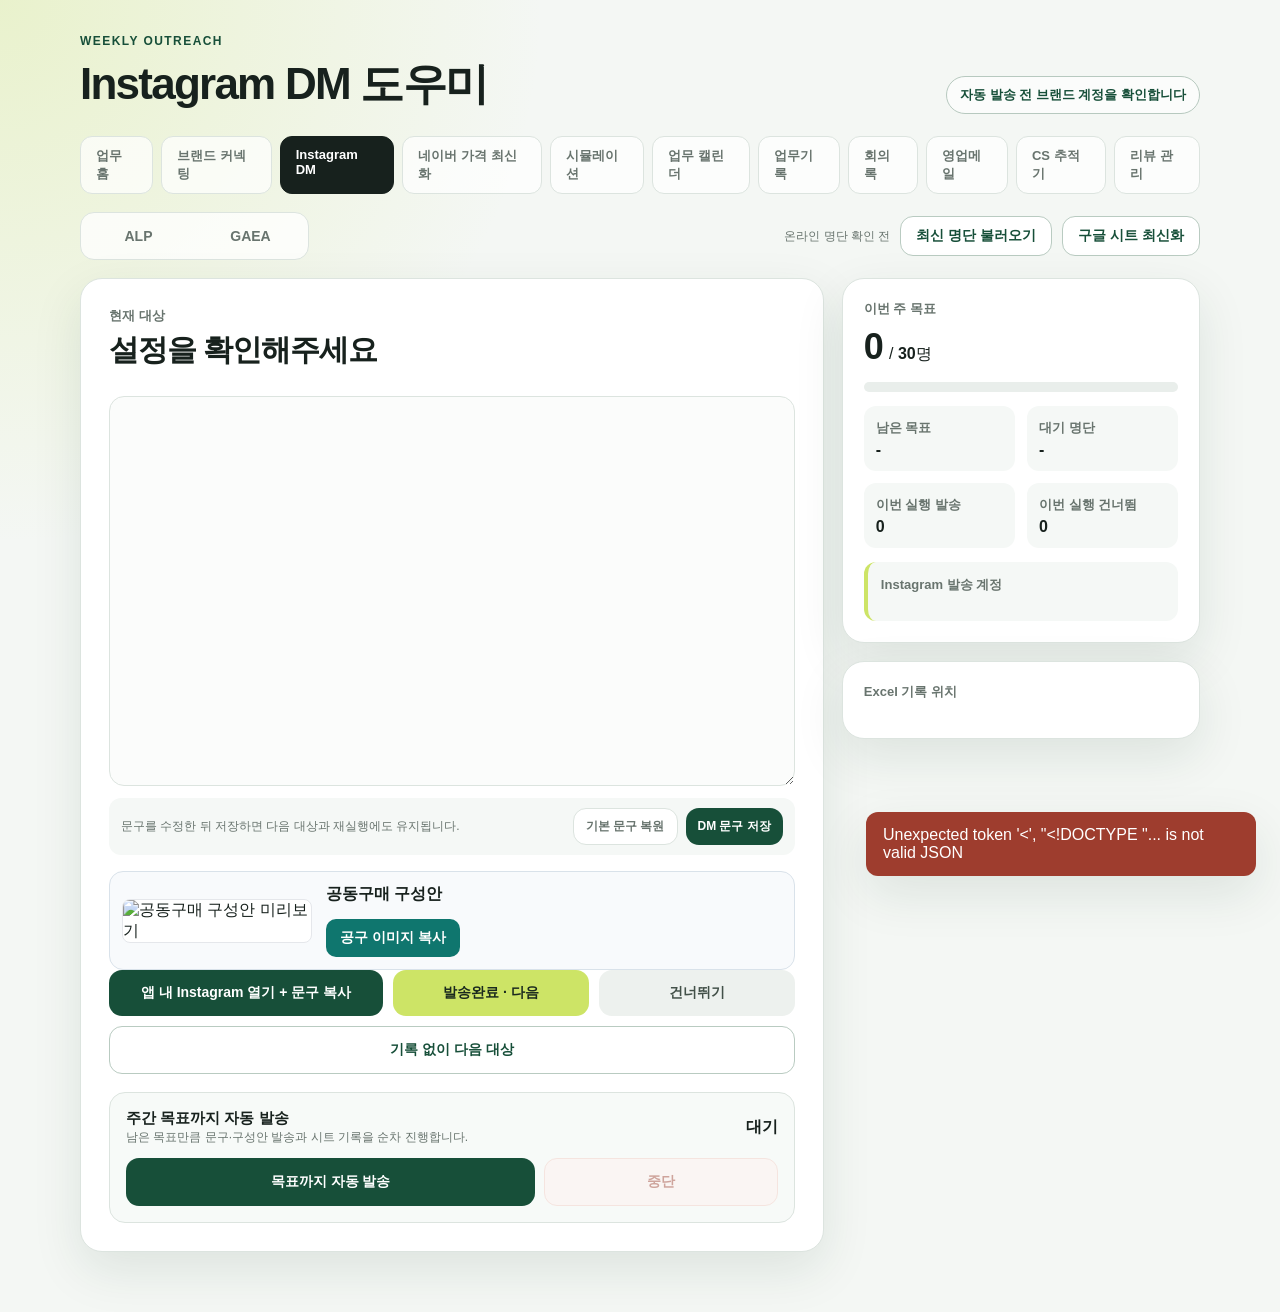
==== commit 7dff8ec9: "feat: add streamlined review response manager" ====
--- a/index.html
+++ b/index.html
@@ -210,6 +210,7 @@
       <a href="/meetings">회의록</a>
       <a href="/sales-email">영업메일</a>
       <a href="/cs-tracker">CS 추적기</a>
+      <a href="/reviews">리뷰 관리</a>
     </nav>
     <div class="dm-toolbar">
       <div class="brand-switch" aria-label="브랜드 선택">
